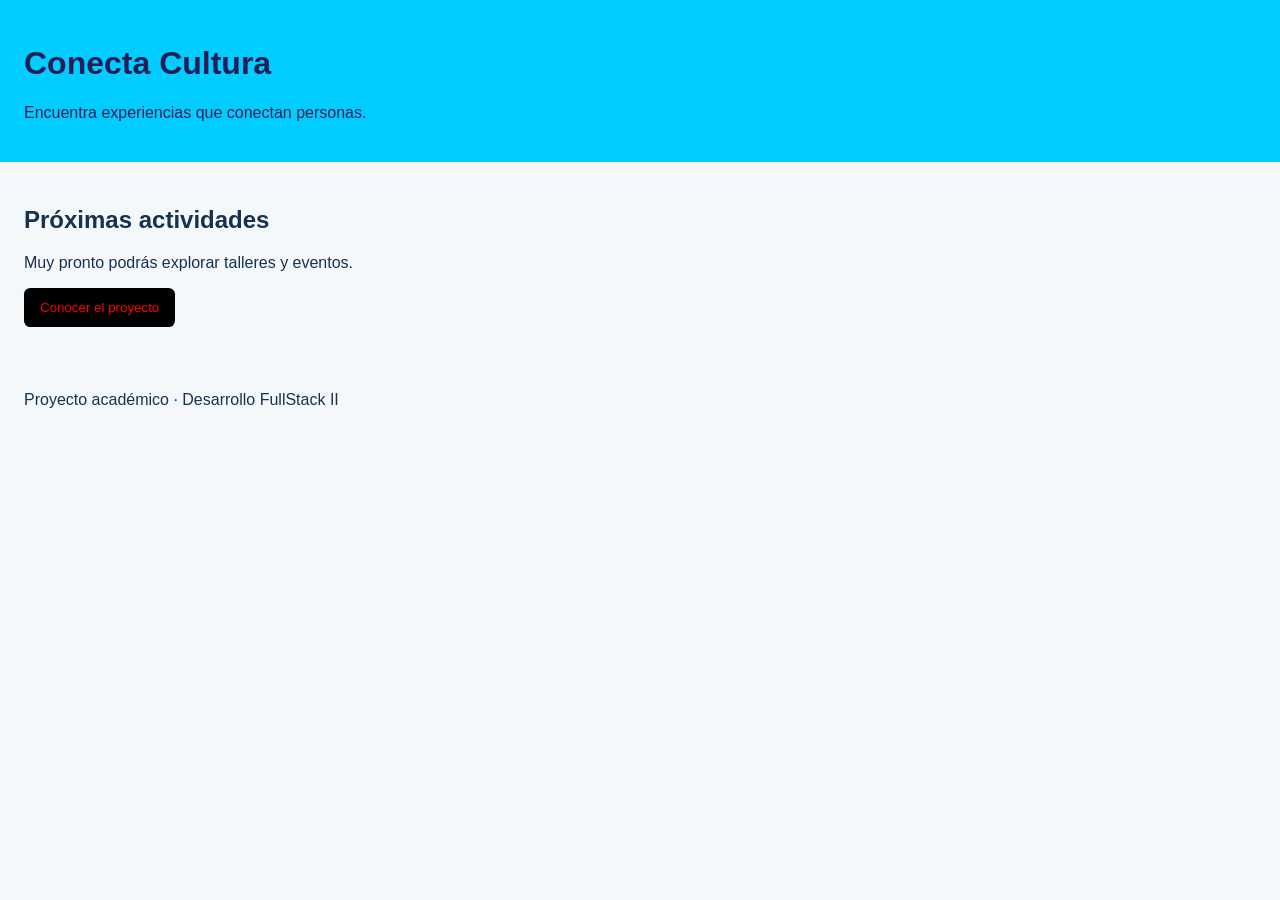
==== index.html @ ceb9ceaf "chore: crear estructura inicial del proyecto" ====
<!DOCTYPE html>
<html lang="es">
    <head>
        <meta charset="UTF-8">
        <meta name="viewport" content="width=device-width, initial-scale=1.0">
        <meta name="description" content="Actividades y talleres de Conecta Cultura">
        <title>Conecta Cultura | Inicio</title>
        <link rel="stylesheet" href="assets/css/estilos.css">
    </head>
    <body>
        <header>
            <h1>Conecta Cultura</h1>
            <p>Encuentra experiencias que conectan personas.</p>
        </header>
        <main>
            <section>
                <h2>Próximas actividades</h2>
                <p>Muy pronto podrás explorar talleres y eventos.</p>
                <button id="boton-bienvenida" type="button">Conocer el proyecto</button>
            </section>
        </main>
        <footer>
            <p>Proyecto académico · Desarrollo FullStack II</p>
        </footer>
        <script src="assets/js/app.js"></script>
    </body>
</html>
---- assets/css/estilos.css ----
* {
    box-sizing: border-box;
    }
    body {
        margin: 0;
        font-family: Arial, sans-serif;
        color: #16324f;
        background-color: #f4f8fb;
    }
    header,
    main,
    footer {
        padding: 1.5rem;
    }
    header {
        color: #241e58;
        background-color: #00ccff;
    }
    button {
        padding: 0.75rem 1rem;
        color: #ff0000;
        background-color: #000000;
        border: 0;
        border-radius: 0.4rem;
        cursor: pointer;
}
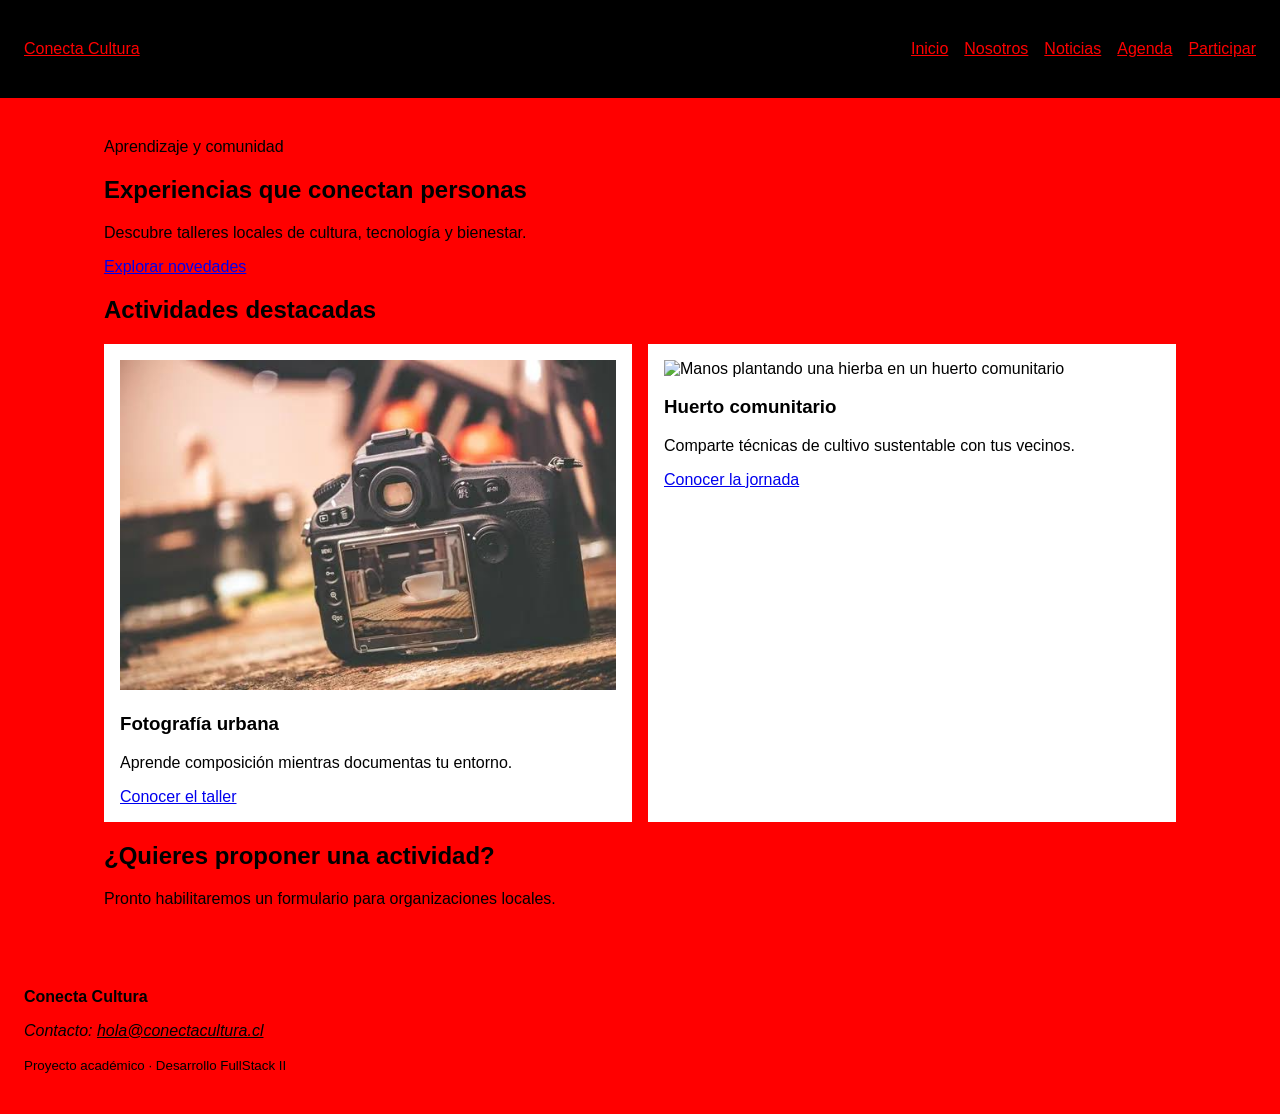
==== commit 39b126db: "Tercera clase de FullStackII Nuevos archivos como (Agenda, Participar y Confirmacion). Se implementa" ====
--- a/index.html
+++ b/index.html
@@ -3,25 +3,70 @@
     <head>
         <meta charset="UTF-8">
         <meta name="viewport" content="width=device-width, initial-scale=1.0">
-        <meta name="description" content="Actividades y talleres de Conecta Cultura">
-        <title>Conecta Cultura | Inicio</title>
+        <meta name="description" content="Talleres y actividades de Conecta Cultura">
+        <title>Inicio | Conecta Cultura</title>
         <link rel="stylesheet" href="assets/css/estilos.css">
     </head>
     <body>
-        <header>
-            <h1>Conecta Cultura</h1>
-            <p>Encuentra experiencias que conectan personas.</p>
+        <a class="salto-contenido" href="#contenido-principal">Ir al contenido</a>
+        <header class="cabecera-sitio">
+            <a class="marca" href="index.html">Conecta Cultura</a>
+            <nav aria-label="Navegación principal">
+                <ul class="menu">
+                    <li><a href="index.html" aria-current="page">Inicio</a></li>
+                    <li><a href="nosotros.html">Nosotros</a></li>
+                    <li><a href="noticias.html">Noticias</a></li>
+                    <li><a href="agenda.html">Agenda</a></li>
+                    <li><a href="participar.html" >Participar</a></li>
+                </ul>
+            </nav>
         </header>
-        <main>
-            <section>
-                <h2>Próximas actividades</h2>
-                <p>Muy pronto podrás explorar talleres y eventos.</p>
-                <button id="boton-bienvenida" type="button">Conocer el proyecto</button>
+        <main id="contenido-principal">
+
+            <section class="presentacion">
+                <p class="etiqueta">Aprendizaje y comunidad</p>
+                <h1>Experiencias que conectan personas</h1>
+                <p>Descubre talleres locales de cultura, tecnología y bienestar.</p>
+                <a class="boton" href="noticias.html">Explorar novedades</a>
             </section>
+
+            <section aria-labelledby="titulo-actividades">
+                <h2 id="titulo-actividades">Actividades destacadas</h2>
+                <div class="grilla-tarjetas">
+
+                    <article class="tarjeta">
+                        <img src="assets/img/camaraman.jpg"
+                        alt="Participantes fotografiando edificios del barrio">
+                        <h3>Fotografía urbana</h3>
+                        <p>Aprende composición mientras documentas tu entorno.</p>
+                        <a href="noticia-detalle-1.html">Conocer el taller</a>
+                    </article>
+
+                    <article class="tarjeta">
+                        <img src="assets/img/huerto.jpg"
+                        alt="Manos plantando una hierba en un huerto comunitario">
+                        <h3>Huerto comunitario</h3>
+                        <p>Comparte técnicas de cultivo sustentable con tus vecinos.</p>
+                        <a href="noticia-detalle-2.html">Conocer la jornada</a>
+                    </article>
+
+                </div>
+            </section>
+
+            <aside class="aviso" aria-labelledby="titulo-aviso">
+                <h2 id="titulo-aviso">¿Quieres proponer una actividad?</h2>
+                <p>Pronto habilitaremos un formulario para organizaciones locales.</p>
+            </aside>
+
         </main>
-        <footer>
-            <p>Proyecto académico · Desarrollo FullStack II</p>
+
+        <footer class="pie-sitio">
+            <p><strong>Conecta Cultura</strong></p>
+            <address>Contacto: <a
+            href="mailto:hola@conectacultura.cl">hola@conectacultura.cl</a></address>
+            <p><small>Proyecto académico · Desarrollo FullStack II</small></p>
         </footer>
+
         <script src="assets/js/app.js"></script>
     </body>
 </html>
--- a/assets/css/estilos.css
+++ b/assets/css/estilos.css
@@ -4,8 +4,8 @@
     body {
         margin: 0;
         font-family: Arial, sans-serif;
-        color: #16324f;
-        background-color: #f4f8fb;
+        color: #000000;
+        background-color: #ff0000;
     }
     header,
     main,
@@ -13,8 +13,8 @@
         padding: 1.5rem;
     }
     header {
-        color: #241e58;
-        background-color: #00ccff;
+        color: #ff0000;
+        background-color: #000000;
     }
     button {
         padding: 0.75rem 1rem;
@@ -23,4 +23,112 @@
         border: 0;
         border-radius: 0.4rem;
         cursor: pointer;
-}+}
+
+.cabecera-sitio,
+.menu,
+.grilla-tarjetas {
+  display: flex;
+  gap: 1rem;
+}
+
+.cabecera-sitio {
+  align-items: center;
+  justify-content: space-between;
+}
+
+.menu {
+  padding: 0;
+  list-style: none;
+}
+
+.marca,
+.menu a,
+.pie-sitio a {
+  color: inherit;
+}
+
+main {
+  max-width: 70rem;
+  margin-inline: auto;
+}
+
+.grilla-tarjetas {
+  flex-wrap: wrap;
+}
+
+.tarjeta {
+  flex: 1 1 18rem;
+  padding: 1rem;
+  background: #ffffff;
+}
+
+img {
+  max-width: 100%;
+  height: auto;
+}
+
+.salto-contenido {
+  position: absolute;
+  left: -10000px;
+}
+
+.salto-contenido:focus {
+  position: static;
+}
+
+.tabla-contenedor {
+  max-width: 100%;
+  overflow-x: auto;
+}
+
+table {
+  width: 100%;
+  border-collapse: collapse;
+  background-color: #ffffff;
+}
+
+caption {
+  padding: 0.75rem;
+  font-weight: bold;
+  text-align: left;
+}
+
+th,
+td {
+  padding: 0.75rem;
+  border: 1px solid #b8c4cf;
+  text-align: left;
+}
+
+thead {
+  color: #ffffff;
+  background-color: #145da0;
+}
+
+.formulario {
+  display: grid;
+  gap: 1rem;
+  max-width: 42rem;
+}
+
+.formulario fieldset {
+  display: grid;
+  gap: 0.75rem;
+  padding: 1rem;
+  border: 1px solid #b8c4cf;
+}
+
+.formulario input,
+.formulario select,
+.formulario textarea {
+  width: 100%;
+  padding: 0.7rem;
+  font: inherit;
+}
+
+.formulario input[type="radio"],
+.formulario input[type="checkbox"] {
+  width: auto;
+}
+
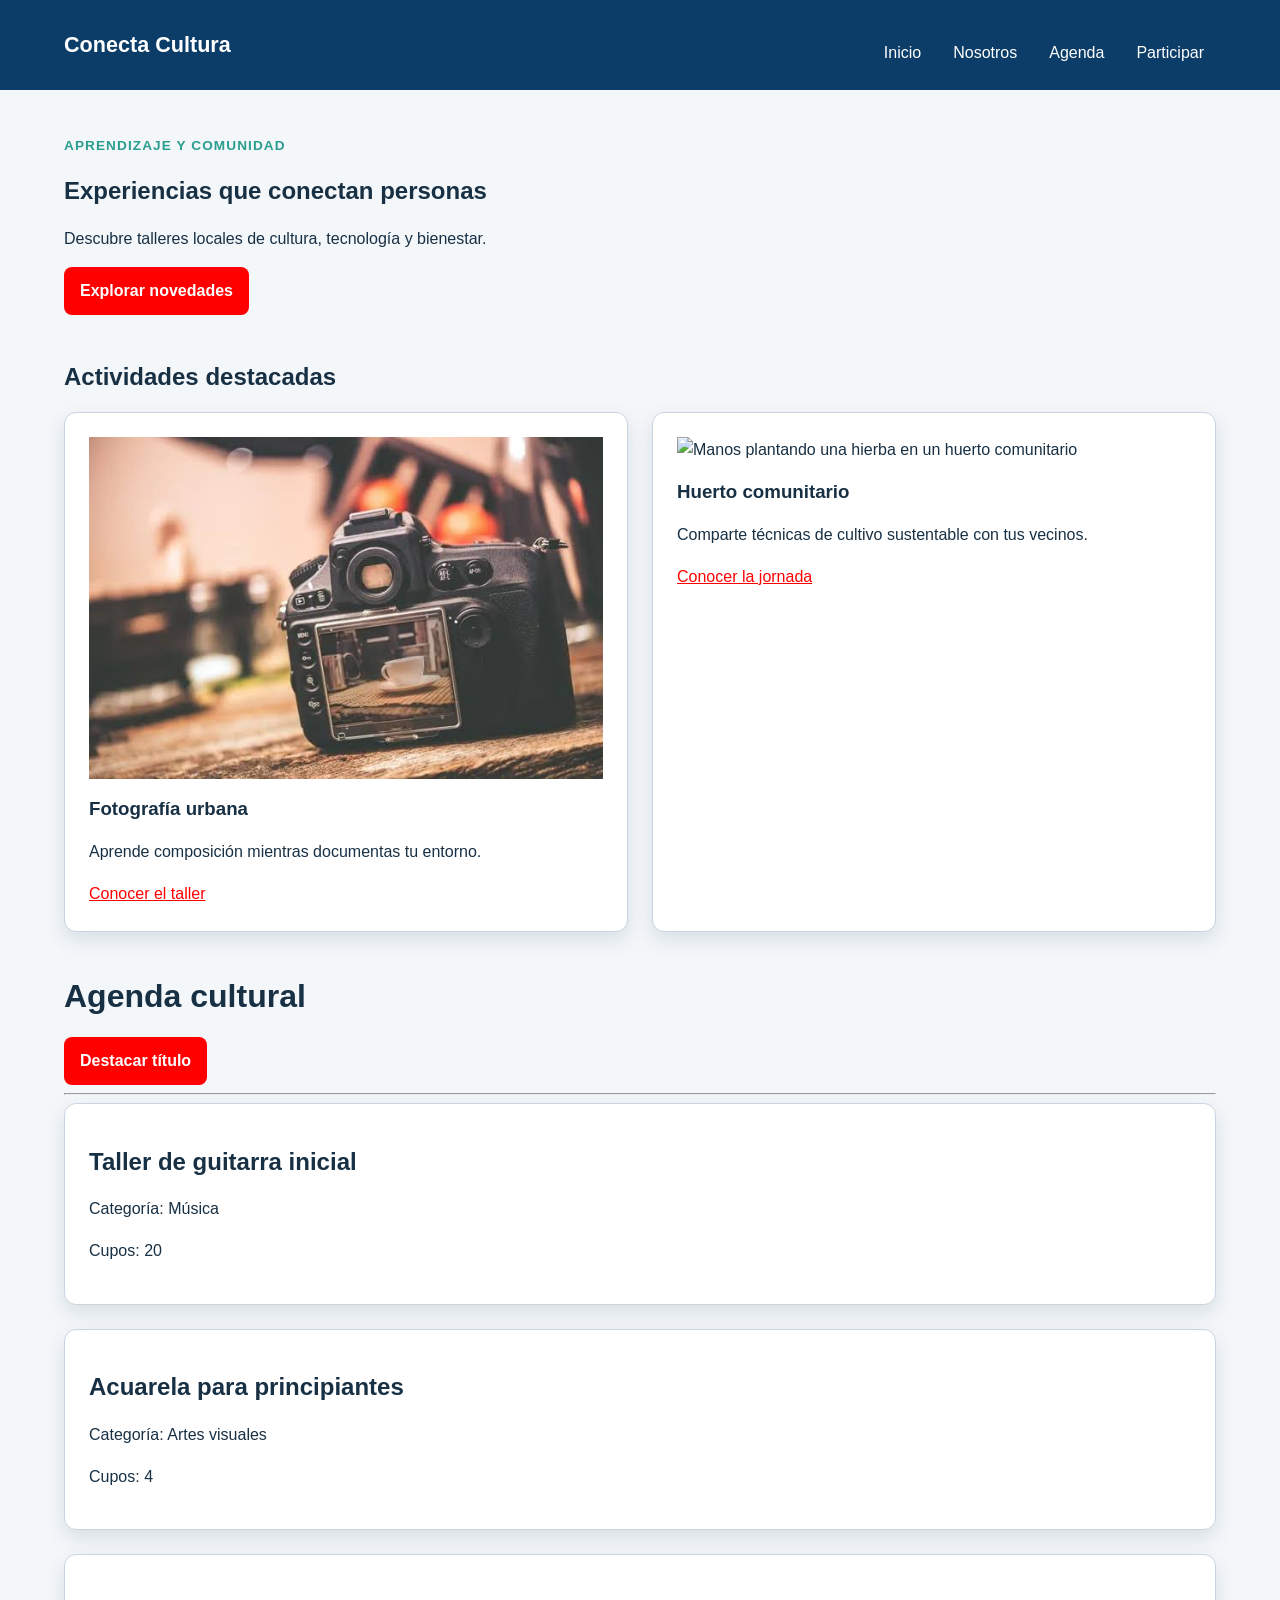
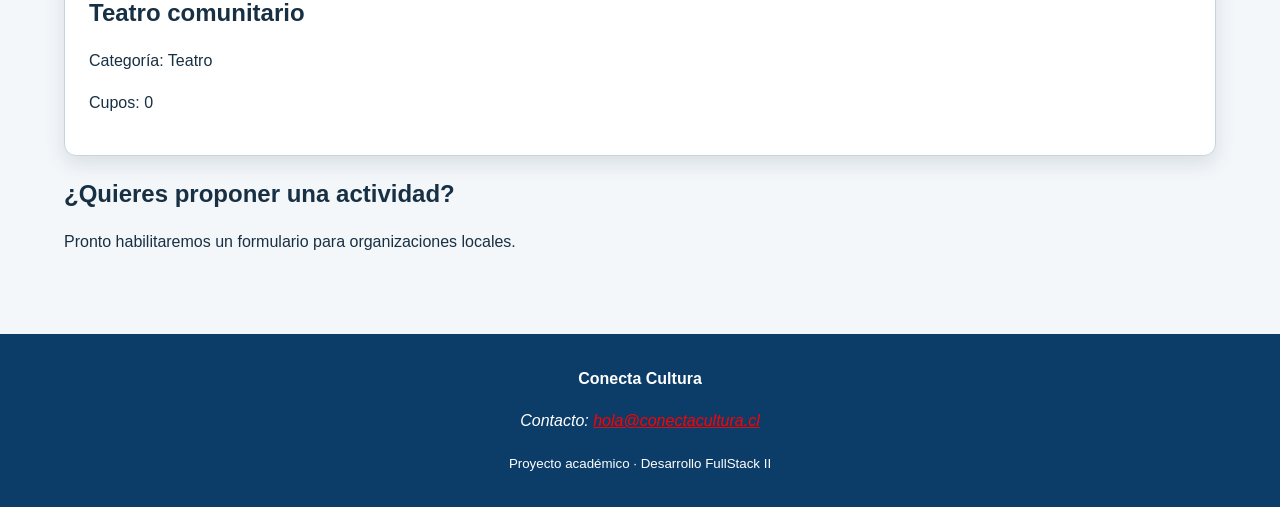
==== commit cea1c6fc: "Clase de js Implementación de java, funciones, ciclos para agregar a la pagina inicial" ====
--- a/index.html
+++ b/index.html
@@ -11,15 +11,23 @@
         <a class="salto-contenido" href="#contenido-principal">Ir al contenido</a>
         <header class="cabecera-sitio">
             <a class="marca" href="index.html">Conecta Cultura</a>
-            <nav aria-label="Navegación principal">
-                <ul class="menu">
-                    <li><a href="index.html" aria-current="page">Inicio</a></li>
-                    <li><a href="nosotros.html">Nosotros</a></li>
-                    <li><a href="noticias.html">Noticias</a></li>
-                    <li><a href="agenda.html">Agenda</a></li>
-                    <li><a href="participar.html" >Participar</a></li>
-                </ul>
+            <button
+                id="boton-menu"
+                class="boton-menu"
+                type="button"
+                aria-label="Abrir o cerrar menú principal"
+                aria-controls="menu-principal"
+                aria-expanded="false">
+                <span aria-hidden="true">☰</span>
+            </button>
+
+            <nav id="menu-principal" class="menu" aria-label="Navegación principal">
+                <a href="index.html">Inicio</a>
+                <a href="nosotros.html">Nosotros</a>
+                <a href="agenda.html">Agenda</a>
+                <a href="participar.html">Participar</a>
             </nav>
+
         </header>
         <main id="contenido-principal">
 
@@ -53,6 +61,11 @@
                 </div>
             </section>
 
+            <h1 id="titulo-cartelera">Agenda cultural</h1>
+            <button id="boton-destacar" type="button">Destacar título</button><hr>
+
+            <section id="cartelera" class="rejilla-tarjetas"></section>
+
             <aside class="aviso" aria-labelledby="titulo-aviso">
                 <h2 id="titulo-aviso">¿Quieres proponer una actividad?</h2>
                 <p>Pronto habilitaremos un formulario para organizaciones locales.</p>
@@ -67,6 +80,7 @@
             <p><small>Proyecto académico · Desarrollo FullStack II</small></p>
         </footer>
 
+        <script src="assets/js/menu.js"></script>
         <script src="assets/js/app.js"></script>
     </body>
 </html>
--- a/assets/css/estilos.css
+++ b/assets/css/estilos.css
@@ -1,82 +1,200 @@
-* {
-    box-sizing: border-box;
-    }
-    body {
-        margin: 0;
-        font-family: Arial, sans-serif;
-        color: #000000;
-        background-color: #ff0000;
-    }
-    header,
-    main,
-    footer {
-        padding: 1.5rem;
-    }
-    header {
-        color: #ff0000;
-        background-color: #000000;
-    }
-    button {
-        padding: 0.75rem 1rem;
-        color: #ff0000;
-        background-color: #000000;
-        border: 0;
-        border-radius: 0.4rem;
-        cursor: pointer;
-}
-
-.cabecera-sitio,
-.menu,
-.grilla-tarjetas {
+/* 1. Variables */
+:root {
+  --color-primario: #ff0000;
+  --color-primario-oscuro: #0b3d68;
+  --color-secundario: #2a9d8f;
+  --color-acento: #f4a261;
+  --color-texto: #183044;
+  --color-texto-suave: #526575;
+  --color-fondo: #f4f7fa;
+  --color-superficie: #ffffff;
+  --color-borde: #c9d4de;
+  --fuente-base: Arial, Helvetica, sans-serif;
+  --radio: 0.75rem;
+  --sombra: 0 0.5rem 1.25rem rgb(20 48 68 / 12%);
+  --ancho-contenido: 72rem;
+}
+*,
+*::before,
+*::after {
+  box-sizing: border-box;
+}
+
+/* 2. Base y tipografía */
+html {
+  scroll-behavior: smooth;
+}
+
+body {
+  margin: 0;
+  color: var(--color-texto);
+  background: var(--color-fondo);
+  font-family: var(--fuente-base);
+  font-size: 1rem;
+  line-height: 1.6;
+}
+
+img,
+video {
+  display: block;
+  max-width: 100%;
+  height: auto;
+}
+
+a {
+  color: var(--color-primario);
+}
+
+h1,
+h2,
+h3 {
+  line-height: 1.2;
+  text-wrap: balance;
+}
+
+main {
+  width: min(100% - 2rem, var(--ancho-contenido));
+  margin-inline: auto;
+}
+
+main {
+  padding-block: 2rem 4rem;
+}
+
+section + section {
+  margin-top: 3rem;
+}
+
+/* 3. Estructura */
+.pie-sitio{
+  padding: 1rem max(1rem, calc((100% - var(--ancho-contenido)) / 2));
+  color: #ffffff;
+  background: var(--color-primario-oscuro);
+  text-align: center;
+}
+
+/* 4. Navegación */
+.cabecera-sitio {
+  padding: 1rem max(1rem, calc((100% - var(--ancho-contenido)) / 2));
+  color: #ffffff;
+  background: var(--color-primario-oscuro);
+}
+
+.marca {
+  color: #ffffff;
+  font-size: 1.35rem;
+  font-weight: 700;
+  text-decoration: none;
+}
+
+.menu {
   display: flex;
-  gap: 1rem;
-}
-
-.cabecera-sitio {
-  align-items: center;
-  justify-content: space-between;
-}
-
-.menu {
+  flex-wrap: wrap;
+  gap: 0.5rem;
+  margin: 1rem 0 0;
   padding: 0;
   list-style: none;
 }
 
-.marca,
-.menu a,
-.pie-sitio a {
-  color: inherit;
-}
-
-main {
-  max-width: 70rem;
-  margin-inline: auto;
+.cabecera-sitio {
+  display: flex;
+  flex-direction: column;
+  gap: 1rem;
+}
+
+.menu {
+  display: flex;
+  flex-direction: column;
+  gap: 0.5rem;
+}
+
+@media (min-width: 48rem) {
+  .cabecera-sitio {
+    flex-direction: row;
+    justify-content: space-between;
+    align-items: center;
+  }
+
+  .menu {
+    flex-direction: row;
+    flex-wrap: wrap;
+  }
+}
+
+
+
+
+.menu a {
+  display: inline-block;
+  padding: 0.5rem 0.75rem;
+  color: #ffffff;
+  border-radius: 0.5rem;
+  text-decoration: none;
+}
+
+.menu a:hover,
+.menu a[aria-current="page"] {
+  background: var(--color-primario);
+}
+
+/* 5. Componentes */
+.etiqueta {
+  margin-bottom: 0.25rem;
+  color: var(--color-secundario);
+  font-size: 0.85rem;
+  font-weight: 700;
+  letter-spacing: 0.08em;
+  text-transform: uppercase;
+}
+
+.tarjeta,
+.mensaje-confirmacion,
+.formulario fieldset {
+  padding: 1.5rem;
+  background: var(--color-superficie);
+  border: 1px solid var(--color-borde);
+  border-radius: var(--radio);
+  box-shadow: var(--sombra);
 }
 
 .grilla-tarjetas {
-  flex-wrap: wrap;
-}
+  display: grid;
+  grid-template-columns: 1fr;
+  gap: 1.5rem;
+}
+
+@media (min-width: 48rem) {
+  .grilla-tarjetas {
+    grid-template-columns: 1fr 1fr;
+  }
+}
+
 
 .tarjeta {
-  flex: 1 1 18rem;
-  padding: 1rem;
-  background: #ffffff;
-}
-
-img {
-  max-width: 100%;
-  height: auto;
-}
-
-.salto-contenido {
-  position: absolute;
-  left: -10000px;
-}
-
-.salto-contenido:focus {
-  position: static;
-}
-
+  margin-bottom: 1.5rem;
+}
+
+.boton,
+button {
+  display: inline-block;
+  width: fit-content;
+  padding: 0.7rem 1rem;
+  color: #ffffff;
+  background: var(--color-primario);
+  border: 0;
+  border-radius: 0.5rem;
+  font: inherit;
+  font-weight: 700;
+  text-decoration: none;
+  cursor: pointer;
+}
+
+.boton:hover,
+button:hover {
+  background: var(--color-primario-oscuro);
+}
+
+/* 6. Tablas y formularios */
 .tabla-contenedor {
   max-width: 100%;
   overflow-x: auto;
@@ -85,25 +203,24 @@
 table {
   width: 100%;
   border-collapse: collapse;
-  background-color: #ffffff;
-}
-
-caption {
-  padding: 0.75rem;
-  font-weight: bold;
-  text-align: left;
-}
-
+  background: var(--color-superficie);
+}
+
+caption,
 th,
 td {
   padding: 0.75rem;
-  border: 1px solid #b8c4cf;
   text-align: left;
 }
 
+th,
+td {
+  border: 1px solid var(--color-borde);
+}
+
 thead {
   color: #ffffff;
-  background-color: #145da0;
+  background: var(--color-primario);
 }
 
 .formulario {
@@ -115,8 +232,6 @@
 .formulario fieldset {
   display: grid;
   gap: 0.75rem;
-  padding: 1rem;
-  border: 1px solid #b8c4cf;
 }
 
 .formulario input,
@@ -124,6 +239,10 @@
 .formulario textarea {
   width: 100%;
   padding: 0.7rem;
+  color: inherit;
+  background: #ffffff;
+  border: 1px solid var(--color-borde);
+  border-radius: 0.4rem;
   font: inherit;
 }
 
@@ -132,3 +251,71 @@
   width: auto;
 }
 
+/* 7. Multimedia y utilidades */
+:focus-visible {
+  outline: 3px solid var(--color-acento);
+  outline-offset: 3px;
+}
+
+input:required,
+select:required,
+textarea:required {
+  border-left: 0.3rem solid var(--color-primario);
+}
+
+input:focus,
+select:focus,
+textarea:focus {
+  border-color: var(--color-primario);
+}
+
+.salto-contenido {
+  position: absolute;
+  padding: 0.6rem 1rem;
+  color: #ffffff;
+  background: var(--color-primario-oscuro);
+  transform: translateY(-150%);
+}
+
+.salto-contenido:focus {
+  transform: translateY(0);
+}
+
+.destacado {
+  color: #8a4b08;
+  background-color: #fff3cd;
+  padding: 1rem;
+  border-left: 0.35rem solid #d97706;
+}
+
+.boton-menu {
+  display: inline-block;
+  padding: 0.65rem 0.85rem;
+  font-size: 1.5rem;
+  background-color: #0011ff;
+  border: 0.1rem solid #1f4b5b;
+  border-radius: 0.35rem;
+  cursor: pointer;
+}
+
+.menu {
+  display: none;
+  flex-direction: column;
+  gap: 0.5rem;
+}
+
+.menu.menu-abierto {
+  display: flex;
+}
+
+@media (min-width: 768px) {
+  .boton-menu {
+    display: none;
+  }
+
+  .menu {
+    display: flex;
+    flex-direction: row;
+  }
+}
+
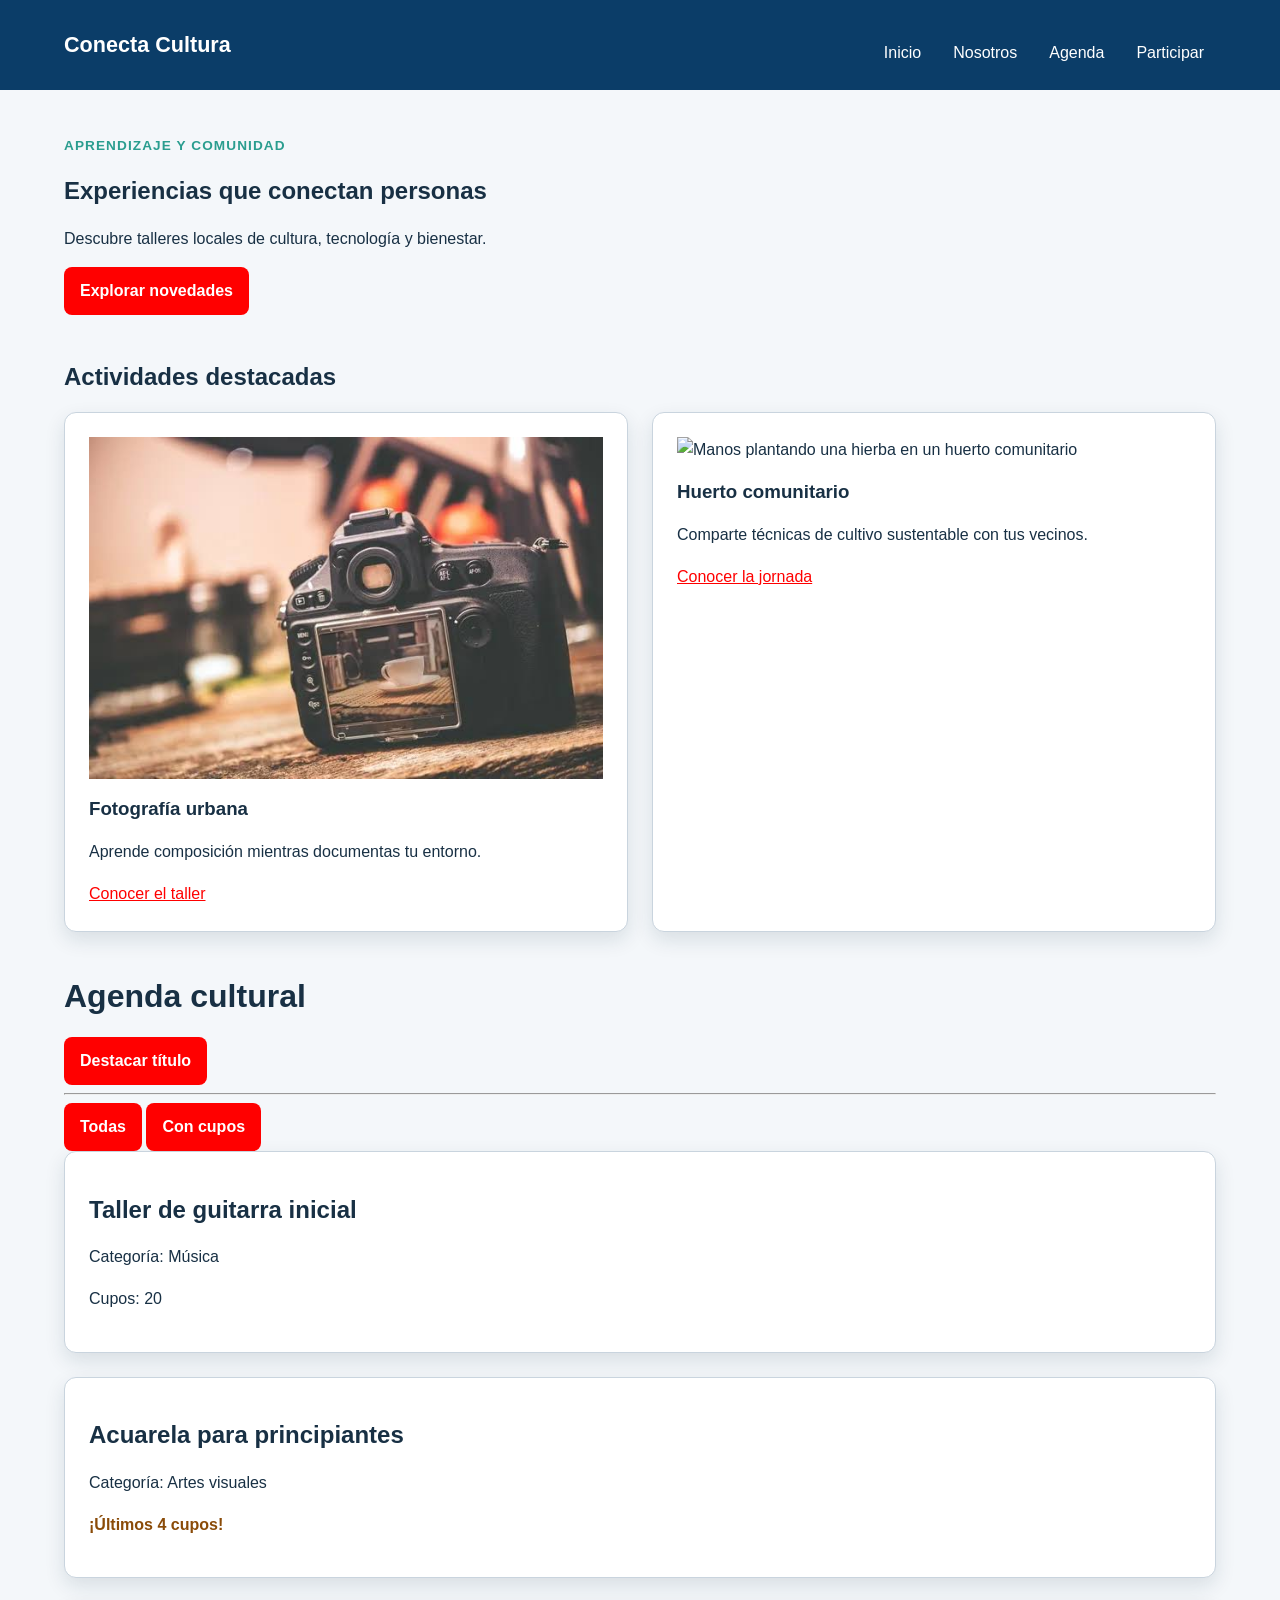
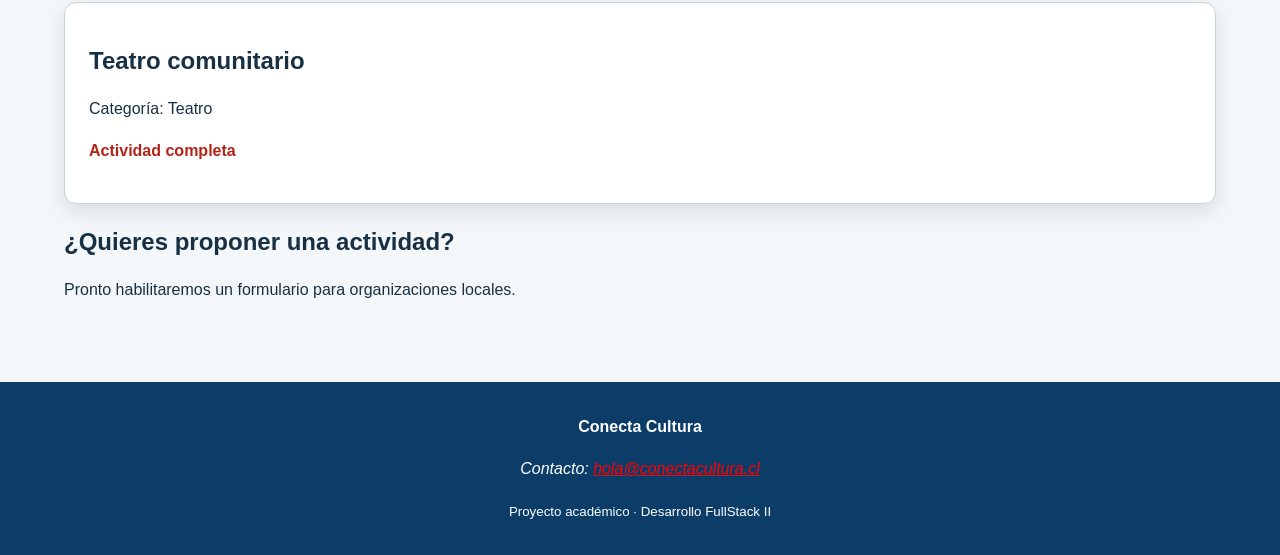
==== commit b1dff653: "Clase3 de js Más aplicaciones de java con bottones e interaccion entre funciones y ciclos" ====
--- a/index.html
+++ b/index.html
@@ -64,7 +64,11 @@
             <h1 id="titulo-cartelera">Agenda cultural</h1>
             <button id="boton-destacar" type="button">Destacar título</button><hr>
 
+            <button id="mostrar-todas" type="button">Todas</button>
+            <button id="mostrar-disponibles" type="button">Con cupos</button>
             <section id="cartelera" class="rejilla-tarjetas"></section>
+          
+
 
             <aside class="aviso" aria-labelledby="titulo-aviso">
                 <h2 id="titulo-aviso">¿Quieres proponer una actividad?</h2>
--- a/assets/css/estilos.css
+++ b/assets/css/estilos.css
@@ -319,3 +319,13 @@
   }
 }
 
+.aviso-cupos {
+  color: #8a4b08;
+  font-weight: 700;
+}
+
+.actividad-completa {
+  color: #b42318;
+  font-weight: 700;
+}
+
